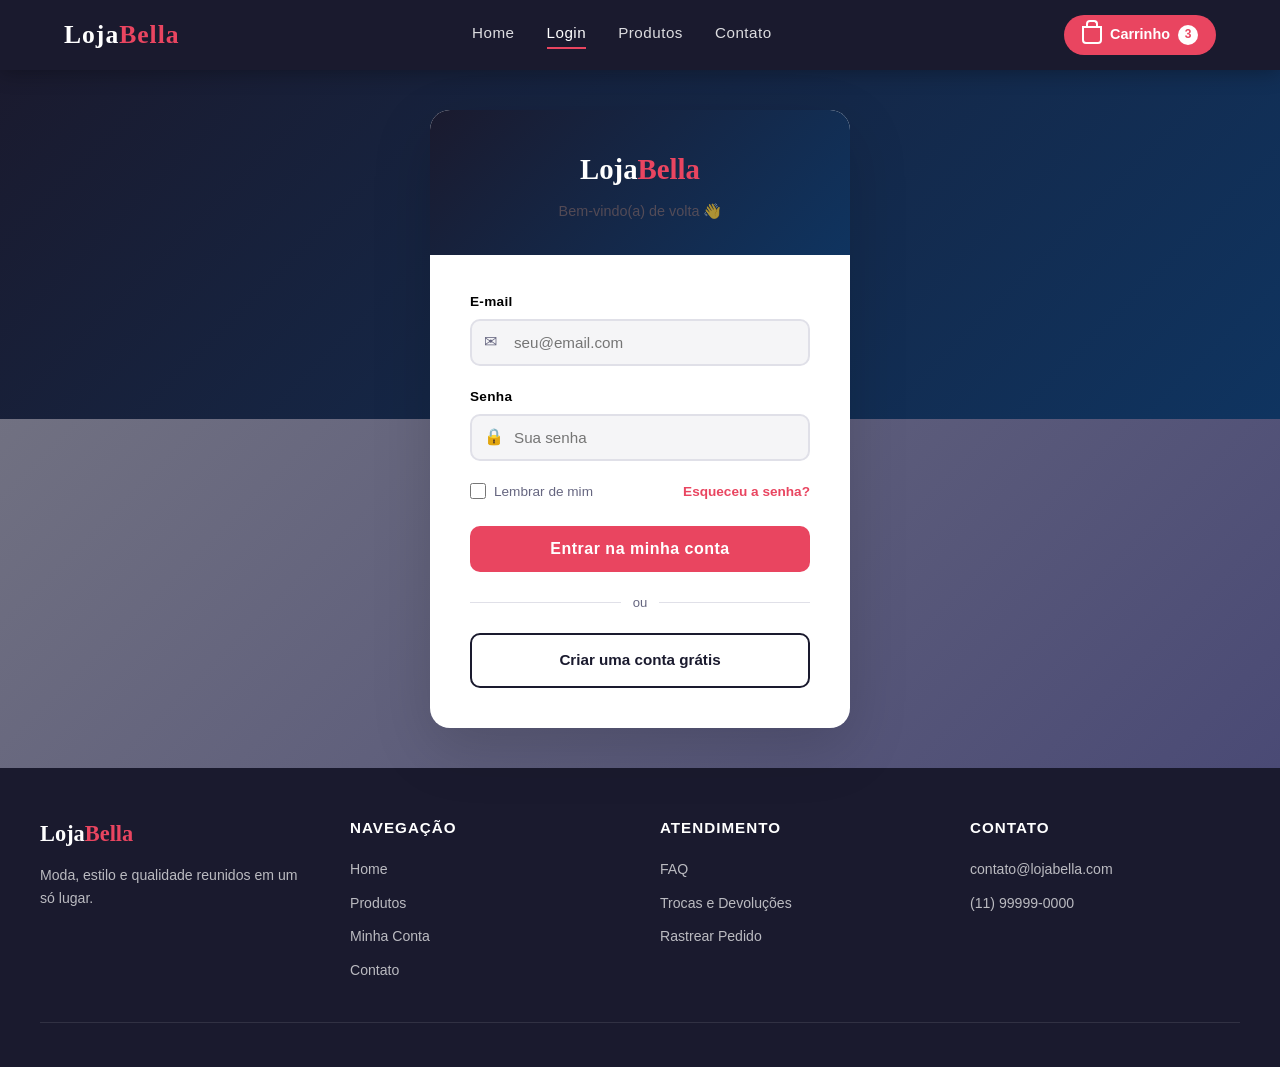
==== PAGES/login.html @ 3a28f6db "primeiro commit" ====
<!DOCTYPE html>
<html lang="pt-BR">
<head>
  <!-- ============================================================
       CONFIGURAÇÕES DA PÁGINA (META TAGS)
       ============================================================ -->
  <meta charset="UTF-8" />
  <meta name="viewport" content="width=device-width, initial-scale=1.0" />
  <meta name="description" content="Faça login na sua conta LojaBella." />
  <title>LojaBella — Login</title>

  <!-- ESTILOS: importamos AMBOS os arquivos CSS -->
  <!-- style.css: estilos globais (header, footer, variáveis) -->
  <link rel="stylesheet" href="../CSS(ESTILIZAÇÃO)/style.css" />
  <!-- login.css: estilos exclusivos desta página -->
  <link rel="stylesheet" href="../CSS(ESTILIZAÇÃO)/login.css" />
</head>

<!-- A classe "pagina-login" no body ativa o layout especial desta página -->
<body class="pagina-login">

  <!-- ============================================================
       INÍCIO DO CABEÇALHO (HEADER)
       Idêntico ao da home — facilita a navegação entre páginas.
       ============================================================ -->
  <header class="header">
    <div class="header-container">

      <!-- LOGO -->
      <a href="index.html" class="header-logo">
        Loja<span>Bella</span>
      </a>

      <!-- MENU DE NAVEGAÇÃO
           O link "Login" está marcado como ativo (página atual) -->
      <nav class="header-nav">
        <a href="index.html">Home</a>
        <a href="login.html" class="ativo">Login</a>
        <a href="index.html#secao-produtos">Produtos</a>
        <a href="#">Contato</a>
      </nav>

      <!-- ÍCONE DO CARRINHO -->
      <a href="index.html#carrinho" class="header-carrinho">
        <span class="header-carrinho-icone"></span>
        <span>Carrinho</span>
        <span class="header-carrinho-contador">3</span>
      </a>

    </div>
  </header>
  <!-- FIM DO CABEÇALHO -->


  <!-- ============================================================
       CONTEÚDO PRINCIPAL: FORMULÁRIO DE LOGIN
       ============================================================ -->
  <main>

    <!-- Área central que envolve o card de login -->
    <div class="login-area">

      <!-- ============================================================
           INÍCIO DO CARD DE LOGIN
           Para alterar o visual: edite as classes no login.css.
           ============================================================ -->
      <div class="login-card">

        <!-- Topo colorido com logo -->
        <div class="login-card-topo">
          <span class="login-logo">Loja<span>Bella</span></span>
          <p class="login-subtitulo">Bem-vindo(a) de volta 👋</p>
        </div>

        <!-- Corpo do card com o formulário -->
        <div class="login-card-corpo">

          <!-- ============================================================
               INÍCIO DO FORMULÁRIO DE LOGIN
               Este formulário não possui ação real (sem backend).
               Para conectar a um servidor, adicione: action="url" method="POST"
               ============================================================ -->
          <form class="login-form" action="#" method="post">

            <!-- CAMPO: E-MAIL
                 Para alterar o placeholder: mude o atributo placeholder abaixo -->
            <div class="form-grupo">
              <label class="form-label" for="campo-email">E-mail</label>
              <div class="form-input-wrapper">
                <span class="form-input-icone" aria-hidden="true">✉</span>
                <input
                  class="form-input"
                  type="email"
                  id="campo-email"
                  name="email"
                  placeholder="seu@email.com"
                  autocomplete="email"
                  required
                />
              </div>
            </div>
            <!-- FIM DO CAMPO E-MAIL -->

            <!-- CAMPO: SENHA
                 Para alterar: mude o atributo placeholder -->
            <div class="form-grupo">
              <label class="form-label" for="campo-senha">Senha</label>
              <div class="form-input-wrapper">
                <span class="form-input-icone" aria-hidden="true">🔒</span>
                <input
                  class="form-input"
                  type="password"
                  id="campo-senha"
                  name="senha"
                  placeholder="Sua senha"
                  autocomplete="current-password"
                  required
                />
              </div>
            </div>
            <!-- FIM DO CAMPO SENHA -->

            <!-- OPÇÕES: lembrar e esqueceu senha -->
            <div class="form-opcoes">

              <!-- Checkbox "Lembrar de mim" -->
              <label class="form-checkbox">
                <input type="checkbox" name="lembrar" />
                Lembrar de mim
              </label>

              <!-- Link de recuperação de senha -->
              <a href="#" class="form-link">Esqueceu a senha?</a>

            </div>
            <!-- FIM DAS OPÇÕES -->

            <!-- BOTÃO ENTRAR -->
            <button class="botao-login" type="submit">
              Entrar na minha conta
            </button>

            <!-- Divisor visual -->
            <div class="form-divisor">ou</div>

            <!-- BOTÃO CRIAR CONTA
                 Redireciona para a página de cadastro (a ser criada) -->
            <a href="#" class="botao-criar-conta">
              Criar uma conta grátis
            </a>

          </form>
          <!-- FIM DO FORMULÁRIO -->

        </div>
        <!-- FIM DO CORPO DO CARD -->

      </div>
      <!-- FIM DO CARD DE LOGIN -->

    </div>
    <!-- FIM DA ÁREA DE LOGIN -->

  </main>
  <!-- FIM DO CONTEÚDO PRINCIPAL -->


  <!-- ============================================================
       INÍCIO DO RODAPÉ (FOOTER)
       Idêntico ao da home para manter consistência visual.
       ============================================================ -->
  <footer class="footer">
    <div class="footer-container">

      <div class="footer-grid">

        <div class="footer-coluna">
          <p class="footer-logo">Loja<span>Bella</span></p>
          <p class="footer-descricao">
            Moda, estilo e qualidade reunidos em um só lugar.
          </p>
        </div>

        <div class="footer-coluna">
          <h3 class="footer-coluna-titulo">Navegação</h3>
          <ul>
            <li><a href="index.html">Home</a></li>
            <li><a href="index.html#secao-produtos">Produtos</a></li>
            <li><a href="login.html">Minha Conta</a></li>
            <li><a href="#">Contato</a></li>
          </ul>
        </div>

        <div class="footer-coluna">
          <h3 class="footer-coluna-titulo">Atendimento</h3>
          <ul>
            <li><a href="#">FAQ</a></li>
            <li><a href="#">Trocas e Devoluções</a></li>
            <li><a href="#">Rastrear Pedido</a></li>
          </ul>
        </div>

        <div class="footer-coluna">
          <h3 class="footer-coluna-titulo">Contato</h3>
          <ul>
            <li><a href="mailto:contato@lojabella.com">contato@lojabella.com</a></li>
            <li><a href="#">(11) 99999-0000</a></li>
          </ul>
        </div>

      </div>

      <hr class="footer-linha" />

     

    </div>
  </footer>
  <!-- FIM DO RODAPÉ -->

</body>
</html>
---- CSS(ESTILIZAÇÃO)/style.css ----
/* ============================================================
   ARQUIVO: style.css
   DESCRIÇÃO: Estilos principais da loja virtual
   PROJETO: Loja Virtual - HTML e CSS puro
   ============================================================ */


/* ============================================================
   VARIÁVEIS GLOBAIS DE COR E FONTE
   Para alterar o visual do site, mude os valores aqui.
   ============================================================ */
:root {
  --cor-primaria: #1a1a2e;       /* Azul escuro — cor principal */
  --cor-secundaria: #16213e;     /* Azul mais escuro */
  --cor-destaque: #e94560;       /* Vermelho/Rosa — botões e destaques */
  --cor-destaque-hover: #c73652; /* Cor do destaque ao passar o mouse */
  --cor-fundo: #f5f5f7;          /* Fundo claro da página */
  --cor-fundo-card: #ffffff;     /* Fundo dos cards de produto */
  --cor-texto: #1a1a2e;          /* Cor principal do texto */
  --cor-texto-suave: #666680;    /* Texto secundário / descrições */
  --cor-borda: #e0e0e8;          /* Bordas dos elementos */
  --cor-branco: #ffffff;
  --sombra-card: 0 4px 20px rgba(0, 0, 0, 0.08);
  --sombra-hover: 0 8px 30px rgba(233, 69, 96, 0.18);
  --raio-borda: 12px;
  --fonte-titulo: 'Georgia', 'Times New Roman', serif;
  --fonte-corpo: 'Segoe UI', 'Helvetica Neue', Arial, sans-serif;
  --transicao: all 0.3s ease;
}


/* ============================================================
   RESET GERAL
   Remove estilos padrão do navegador para começar do zero.
   ============================================================ */
*, *::before, *::after {
  margin: 0;
  padding: 0;
  box-sizing: border-box;
}

html {
  scroll-behavior: smooth;
}

body {
  font-family: var(--fonte-corpo);
  background-color: var(--cor-fundo);
  color: var(--cor-texto);
  line-height: 1.6;
  min-height: 100vh;
}

/* Remove estilos de lista */
ul, ol {
  list-style: none;
}

/* Remove decoração de links */
a {
  text-decoration: none;
  color: inherit;
}

/* Imagens responsivas por padrão */
img {
  max-width: 100%;
  display: block;
}


/* ============================================================
   CABEÇALHO (HEADER)
   Barra superior com logo, menu e carrinho.
   ============================================================ */

/* INÍCIO DO CABEÇALHO */
.header {
  background-color: var(--cor-primaria);
  color: var(--cor-branco);
  position: sticky;        /* Fica fixo no topo ao rolar a página */
  top: 0;
  z-index: 100;
  box-shadow: 0 2px 20px rgba(0, 0, 0, 0.3);
}

/* Container interno do header — limita a largura e centraliza */
.header-container {
  max-width: 1200px;
  margin: 0 auto;
  padding: 0 24px;
  height: 70px;
  display: flex;
  align-items: center;
  justify-content: space-between;
  gap: 24px;
}

/* LOGO DA LOJA */
.header-logo {
  font-family: var(--fonte-titulo);
  font-size: 1.6rem;
  font-weight: bold;
  letter-spacing: 1px;
  color: var(--cor-branco);
  flex-shrink: 0;
}

/* Parte colorida do logo */
.header-logo span {
  color: var(--cor-destaque);
}

/* MENU DE NAVEGAÇÃO */
.header-nav {
  display: flex;
  align-items: center;
  gap: 32px;
}

/* Cada link do menu */
.header-nav a {
  font-size: 0.95rem;
  font-weight: 500;
  color: rgba(255, 255, 255, 0.85);
  letter-spacing: 0.5px;
  transition: var(--transicao);
  position: relative;
  padding-bottom: 4px;
}

/* Linha que aparece embaixo do link ao passar o mouse */
.header-nav a::after {
  content: '';
  position: absolute;
  bottom: 0;
  left: 0;
  width: 0;
  height: 2px;
  background-color: var(--cor-destaque);
  transition: width 0.3s ease;
}

.header-nav a:hover {
  color: var(--cor-branco);
}

.header-nav a:hover::after {
  width: 100%;
}

/* Link ativo / página atual */
.header-nav a.ativo {
  color: var(--cor-branco);
}

.header-nav a.ativo::after {
  width: 100%;
}

/* CARRINHO NO HEADER */
.header-carrinho {
  display: flex;
  align-items: center;
  gap: 8px;
  background-color: var(--cor-destaque);
  color: var(--cor-branco);
  padding: 8px 18px;
  border-radius: 50px;
  font-size: 0.9rem;
  font-weight: 600;
  cursor: pointer;
  transition: var(--transicao);
  flex-shrink: 0;
}

.header-carrinho:hover {
  background-color: var(--cor-destaque-hover);
  transform: translateY(-1px);
}

/* Ícone do carrinho (desenhado com CSS — sem imagem) */
.header-carrinho-icone {
  width: 20px;
  height: 18px;
  border: 2px solid var(--cor-branco);
  border-radius: 0 0 4px 4px;
  position: relative;
  display: inline-block;
}

.header-carrinho-icone::before {
  content: '';
  position: absolute;
  top: -8px;
  left: 2px;
  width: 12px;
  height: 8px;
  border: 2px solid var(--cor-branco);
  border-bottom: none;
  border-radius: 4px 4px 0 0;
}

/* Número de itens no carrinho */
.header-carrinho-contador {
  background-color: var(--cor-branco);
  color: var(--cor-destaque);
  border-radius: 50%;
  width: 20px;
  height: 20px;
  display: flex;
  align-items: center;
  justify-content: center;
  font-size: 0.75rem;
  font-weight: 700;
}
/* FIM DO CABEÇALHO */


/* ============================================================
   SEÇÃO: BANNER PRINCIPAL (HERO)
   Grande destaque visual na parte superior da Home.
   ============================================================ */

/* INÍCIO DO BANNER */
.banner {
  background: linear-gradient(135deg, var(--cor-primaria) 0%, var(--cor-secundaria) 50%, #0f3460 100%);
  color: var(--cor-branco);
  padding: 80px 24px;
  text-align: center;
  position: relative;
  overflow: hidden;
}

/* Detalhe decorativo de fundo */
.banner::before {
  content: '';
  position: absolute;
  top: -50%;
  right: -10%;
  width: 500px;
  height: 500px;
  border-radius: 50%;
  background: rgba(233, 69, 96, 0.08);
  pointer-events: none;
}

.banner::after {
  content: '';
  position: absolute;
  bottom: -30%;
  left: -5%;
  width: 350px;
  height: 350px;
  border-radius: 50%;
  background: rgba(255, 255, 255, 0.04);
  pointer-events: none;
}

/* Container interno do banner */
.banner-conteudo {
  max-width: 700px;
  margin: 0 auto;
  position: relative;
  z-index: 1;
}

/* Etiqueta pequena acima do título */
.banner-etiqueta {
  display: inline-block;
  background-color: var(--cor-destaque);
  color: var(--cor-branco);
  font-size: 0.8rem;
  font-weight: 700;
  letter-spacing: 2px;
  text-transform: uppercase;
  padding: 6px 18px;
  border-radius: 50px;
  margin-bottom: 20px;
}

/* Título principal do banner */
.banner-titulo {
  font-family: var(--fonte-titulo);
  font-size: clamp(2rem, 5vw, 3.2rem); /* Tamanho responsivo */
  font-weight: bold;
  line-height: 1.2;
  margin-bottom: 16px;
  letter-spacing: -0.5px;
}

.banner-titulo span {
  color: var(--cor-destaque);
}

/* Texto descritivo do banner */
.banner-descricao {
  font-size: 1.05rem;
  color: rgba(255, 255, 255, 0.75);
  margin-bottom: 36px;
  line-height: 1.7;
}

/* Botões do banner */
.banner-botoes {
  display: flex;
  gap: 16px;
  justify-content: center;
  flex-wrap: wrap;
}

/* Botão principal */
.botao-primario {
  background-color: var(--cor-destaque);
  color: var(--cor-branco);
  padding: 14px 32px;
  border-radius: 50px;
  font-weight: 700;
  font-size: 0.95rem;
  letter-spacing: 0.5px;
  display: inline-block;
  transition: var(--transicao);
  cursor: pointer;
  border: 2px solid var(--cor-destaque);
}

.botao-primario:hover {
  background-color: var(--cor-destaque-hover);
  border-color: var(--cor-destaque-hover);
  transform: translateY(-2px);
  box-shadow: 0 6px 20px rgba(233, 69, 96, 0.35);
}

/* Botão secundário (contorno) */
.botao-secundario {
  background-color: transparent;
  color: var(--cor-branco);
  padding: 14px 32px;
  border-radius: 50px;
  font-weight: 600;
  font-size: 0.95rem;
  display: inline-block;
  transition: var(--transicao);
  cursor: pointer;
  border: 2px solid rgba(255, 255, 255, 0.4);
}

.botao-secundario:hover {
  border-color: var(--cor-branco);
  background-color: rgba(255, 255, 255, 0.08);
  transform: translateY(-2px);
}
/* FIM DO BANNER */


/* ============================================================
   SEÇÃO: DESTAQUES / VANTAGENS
   Três colunas com benefícios da loja.
   ============================================================ */

/* INÍCIO DAS VANTAGENS */
.vantagens {
  background-color: var(--cor-branco);
  padding: 40px 24px;
  border-bottom: 1px solid var(--cor-borda);
}

.vantagens-container {
  max-width: 1200px;
  margin: 0 auto;
  display: flex;
  justify-content: center;
  gap: 0;
  flex-wrap: wrap;
}

/* Cada item de vantagem */
.vantagem-item {
  display: flex;
  align-items: center;
  gap: 14px;
  padding: 20px 40px;
  border-right: 1px solid var(--cor-borda);
  flex: 1;
  min-width: 200px;
}

.vantagem-item:last-child {
  border-right: none;
}

/* Ícone da vantagem */
.vantagem-icone {
  font-size: 1.8rem;
  flex-shrink: 0;
}

/* Textos da vantagem */
.vantagem-titulo {
  font-weight: 700;
  font-size: 0.95rem;
  color: var(--cor-texto);
  margin-bottom: 2px;
}

.vantagem-descricao {
  font-size: 0.82rem;
  color: var(--cor-texto-suave);
}
/* FIM DAS VANTAGENS */


/* ============================================================
   SEÇÃO: PRODUTOS
   Grid de cards de produto.
   ============================================================ */

/* INÍCIO DA SEÇÃO DE PRODUTOS */
.secao-produtos {
  padding: 64px 24px;
  max-width: 1200px;
  margin: 0 auto;
}

/* Cabeçalho da seção */
.secao-cabecalho {
  text-align: center;
  margin-bottom: 48px;
}

.secao-subtitulo {
  font-size: 0.85rem;
  font-weight: 700;
  letter-spacing: 3px;
  text-transform: uppercase;
  color: var(--cor-destaque);
  margin-bottom: 10px;
  display: block;
}

.secao-titulo {
  font-family: var(--fonte-titulo);
  font-size: clamp(1.6rem, 3vw, 2.2rem);
  color: var(--cor-texto);
  font-weight: bold;
  line-height: 1.3;
}

/* GRID DE PRODUTOS
   Para adicionar ou remover produtos, adicione ou remova
   elementos com a classe .product-card dentro desta grid.
   A grade se ajusta automaticamente. */
.product-grid {
  display: grid;
  grid-template-columns: repeat(auto-fill, minmax(260px, 1fr));
  gap: 28px;
}

/* CARD DE PRODUTO
   Cada produto é representado por um card.
   Para duplicar: copie o bloco completo <article class="product-card">
   e cole logo abaixo, alterando nome, preço e imagem. */
.product-card {
  background-color: var(--cor-fundo-card);
  border-radius: var(--raio-borda);
  box-shadow: var(--sombra-card);
  overflow: hidden;
  transition: var(--transicao);
  border: 1px solid var(--cor-borda);
  display: flex;
  flex-direction: column;
}

.product-card:hover {
  transform: translateY(-6px);
  box-shadow: var(--sombra-hover);
  border-color: rgba(233, 69, 96, 0.2);
}

/* IMAGEM DO PRODUTO
   Para trocar a imagem:
   1. Coloque o arquivo na pasta /assets/images/
   2. Remova o placeholder (.product-image-placeholder)
   3. Adicione: <img src="../assets/images/seu-arquivo.jpg" alt="Nome do produto">
   dentro da .product-image-wrapper */
.product-image-wrapper {
  position: relative;
  overflow: hidden;
  background-color: #f0f0f5;
  aspect-ratio: 4 / 3;  /* Proporção fixa da imagem */
}

/* Placeholder visual (substituto da imagem real) */
.product-image-placeholder {
  width: 100%;
  height: 100%;
  display: flex;
  flex-direction: column;
  align-items: center;
  justify-content: center;
  background: linear-gradient(135deg, #e8e8f0, #d0d0e0);
  color: #9090aa;
  font-size: 0.8rem;
  text-align: center;
  padding: 20px;
  gap: 10px;
}

/* Símbolo de câmera no placeholder */
.product-image-placeholder::before {
  content: '📷';
  font-size: 2.5rem;
  display: block;
}

/* Etiqueta de desconto/novidade no produto */
.product-badge {
  position: absolute;
  top: 12px;
  left: 12px;
  background-color: var(--cor-destaque);
  color: var(--cor-branco);
  font-size: 0.72rem;
  font-weight: 700;
  letter-spacing: 1px;
  text-transform: uppercase;
  padding: 4px 12px;
  border-radius: 50px;
}

.product-badge.novo {
  background-color: #27ae60;
}

/* Informações do produto */
.product-info {
  padding: 20px;
  display: flex;
  flex-direction: column;
  flex: 1;
  gap: 8px;
}

/* Categoria do produto */
.product-category {
  font-size: 0.75rem;
  font-weight: 600;
  letter-spacing: 1.5px;
  text-transform: uppercase;
  color: var(--cor-texto-suave);
}

/* Nome do produto
   Para alterar: troque o texto dentro de <h3 class="product-name"> */
.product-name {
  font-family: var(--fonte-titulo);
  font-size: 1.05rem;
  font-weight: bold;
  color: var(--cor-texto);
  line-height: 1.4;
}

/* Área de preços */
.product-price-area {
  display: flex;
  align-items: center;
  gap: 10px;
  margin-top: 4px;
}

/* Preço atual
   Para alterar: troque o texto dentro de <span class="product-price"> */
.product-price {
  font-size: 1.25rem;
  font-weight: 800;
  color: var(--cor-destaque);
}

/* Preço riscado (original, antes do desconto) */
.product-price-original {
  font-size: 0.9rem;
  color: var(--cor-texto-suave);
  text-decoration: line-through;
}

/* Rodapé do card (botão) */
.product-footer {
  padding: 0 20px 20px;
}

/* BOTÃO "ADICIONAR AO CARRINHO"
   Este botão é apenas visual — não há JavaScript.
   Para torná-lo funcional no futuro, adicione JavaScript. */
.botao-carrinho {
  display: block;
  width: 100%;
  background-color: var(--cor-primaria);
  color: var(--cor-branco);
  padding: 12px;
  border-radius: 8px;
  text-align: center;
  font-weight: 700;
  font-size: 0.88rem;
  letter-spacing: 0.5px;
  transition: var(--transicao);
  cursor: pointer;
  border: 2px solid var(--cor-primaria);
}

.botao-carrinho:hover {
  background-color: var(--cor-destaque);
  border-color: var(--cor-destaque);
  transform: translateY(-1px);
}
/* FIM DA SEÇÃO DE PRODUTOS */


/* ============================================================
   SEÇÃO: CARRINHO LATERAL (SIDEBAR VISUAL)
   Aparece como uma barra fixa à direita — apenas visual.
   ============================================================ */

/* INÍCIO DO CARRINHO LATERAL */
.cart-container {
  position: fixed;
  right: 0;
  top: 70px;           /* Abaixo do header */
  width: 300px;
  height: calc(100vh - 70px);
  background-color: var(--cor-branco);
  border-left: 1px solid var(--cor-borda);
  box-shadow: -4px 0 20px rgba(0, 0, 0, 0.08);
  display: flex;
  flex-direction: column;
  z-index: 50;

  /* Por padrão, o carrinho fica oculto.
     Para exibi-lo visualmente, remova o 'display: none' abaixo
     ou adicione a classe .cart-aberto via CSS usando :target. */
  display: none;
}

/* Cabeçalho do carrinho lateral */
.cart-header {
  padding: 20px 24px;
  border-bottom: 1px solid var(--cor-borda);
  display: flex;
  justify-content: space-between;
  align-items: center;
}

.cart-titulo {
  font-family: var(--fonte-titulo);
  font-size: 1.1rem;
  font-weight: bold;
  color: var(--cor-texto);
}

.cart-fechar {
  font-size: 1.4rem;
  color: var(--cor-texto-suave);
  cursor: pointer;
  line-height: 1;
}

/* Lista de itens no carrinho */
.cart-itens {
  flex: 1;
  overflow-y: auto;
  padding: 16px;
  display: flex;
  flex-direction: column;
  gap: 12px;
}

/* Item individual no carrinho */
.cart-item {
  display: flex;
  align-items: center;
  gap: 14px;
  padding: 12px;
  background-color: var(--cor-fundo);
  border-radius: 10px;
}

/* Imagem do item no carrinho (placeholder) */
.cart-item-imagem {
  width: 56px;
  height: 56px;
  background: linear-gradient(135deg, #e8e8f0, #d0d0e0);
  border-radius: 8px;
  flex-shrink: 0;
  display: flex;
  align-items: center;
  justify-content: center;
  font-size: 1.2rem;
}

.cart-item-info {
  flex: 1;
  min-width: 0;
}

.cart-item-nome {
  font-weight: 600;
  font-size: 0.88rem;
  color: var(--cor-texto);
  white-space: nowrap;
  overflow: hidden;
  text-overflow: ellipsis;
}

.cart-item-preco {
  font-size: 0.85rem;
  color: var(--cor-destaque);
  font-weight: 700;
  margin-top: 2px;
}

.cart-item-remover {
  color: var(--cor-texto-suave);
  font-size: 1.1rem;
  cursor: pointer;
  flex-shrink: 0;
}

/* Rodapé do carrinho (total e botão) */
.cart-footer {
  padding: 20px 24px;
  border-top: 1px solid var(--cor-borda);
}

.cart-total {
  display: flex;
  justify-content: space-between;
  align-items: center;
  margin-bottom: 16px;
}

.cart-total-label {
  font-weight: 600;
  color: var(--cor-texto-suave);
}

.cart-total-valor {
  font-family: var(--fonte-titulo);
  font-size: 1.3rem;
  font-weight: bold;
  color: var(--cor-texto);
}

/* Botão finalizar compra */
.botao-finalizar {
  display: block;
  width: 100%;
  background-color: var(--cor-destaque);
  color: var(--cor-branco);
  padding: 14px;
  border-radius: 10px;
  text-align: center;
  font-weight: 700;
  font-size: 0.95rem;
  transition: var(--transicao);
  cursor: pointer;
}

.botao-finalizar:hover {
  background-color: var(--cor-destaque-hover);
  transform: translateY(-2px);
}
/* FIM DO CARRINHO LATERAL */


/* ============================================================
   RODAPÉ (FOOTER)
   Seção inferior com informações da loja.
   ============================================================ */

/* INÍCIO DO RODAPÉ */
.footer {
  background-color: var(--cor-primaria);
  color: rgba(255, 255, 255, 0.7);
  padding: 48px 24px 24px;
  margin-top: auto;
}

.footer-container {
  max-width: 1200px;
  margin: 0 auto;
}

/* Grade do footer */
.footer-grid {
  display: grid;
  grid-template-columns: repeat(auto-fit, minmax(200px, 1fr));
  gap: 40px;
  margin-bottom: 40px;
}

.footer-coluna-titulo {
  font-weight: 700;
  color: var(--cor-branco);
  font-size: 0.95rem;
  letter-spacing: 1px;
  text-transform: uppercase;
  margin-bottom: 16px;
}

.footer-coluna ul {
  display: flex;
  flex-direction: column;
  gap: 8px;
}

.footer-coluna ul li a {
  font-size: 0.88rem;
  transition: var(--transicao);
}

.footer-coluna ul li a:hover {
  color: var(--cor-branco);
}

/* Logo no footer */
.footer-logo {
  font-family: var(--fonte-titulo);
  font-size: 1.4rem;
  font-weight: bold;
  color: var(--cor-branco);
  margin-bottom: 12px;
}

.footer-logo span {
  color: var(--cor-destaque);
}

.footer-descricao {
  font-size: 0.88rem;
  line-height: 1.7;
}

/* Linha divisória do footer */
.footer-linha {
  border: none;
  border-top: 1px solid rgba(255, 255, 255, 0.1);
  margin-bottom: 20px;
}

/* Rodapé inferior (copyright) */
.footer-copyright {
  text-align: center;
  font-size: 0.82rem;
}
/* FIM DO RODAPÉ */


/* ============================================================
   RESPONSIVIDADE BÁSICA
   Ajustes para telas menores (tablets e celulares).
   ============================================================ */

/* Tablet (até 900px) */
@media (max-width: 900px) {
  .header-nav {
    gap: 20px;
  }

  .vantagem-item {
    padding: 16px 20px;
  }
}

/* Celular (até 640px) */
@media (max-width: 640px) {
  /* Header adaptado para mobile */
  .header-container {
    padding: 0 16px;
    height: 60px;
  }

  .header-logo {
    font-size: 1.3rem;
  }

  .header-nav {
    gap: 14px;
  }

  .header-nav a {
    font-size: 0.85rem;
  }

  /* Banner menor no celular */
  .banner {
    padding: 48px 16px;
  }

  /* Produtos em coluna única */
  .product-grid {
    grid-template-columns: 1fr;
  }

  /* Vantagens em coluna */
  .vantagens-container {
    flex-direction: column;
  }

  .vantagem-item {
    border-right: none;
    border-bottom: 1px solid var(--cor-borda);
    padding: 16px;
  }

  .vantagem-item:last-child {
    border-bottom: none;
  }

  /* Footer em coluna */
  .footer-grid {
    grid-template-columns: 1fr;
    gap: 24px;
  }
}
---- CSS(ESTILIZAÇÃO)/login.css ----
/* ============================================================
   ARQUIVO: login.css
   DESCRIÇÃO: Estilos exclusivos da página de login
   PROJETO: Loja Virtual - HTML e CSS puro
   ============================================================ */


/* ============================================================
   IMPORTAÇÃO DAS VARIÁVEIS GLOBAIS
   As variáveis de cor e fonte estão definidas no style.css.
   O login.html importa AMBOS os arquivos (style.css e login.css).
   ============================================================ */


/* ============================================================
   FUNDO DA PÁGINA DE LOGIN
   Sobrescreve o fundo padrão do body para um visual especial.
   ============================================================ */

/* INÍCIO DO LAYOUT DE LOGIN */
.pagina-login {
  min-height: 100vh;
  display: flex;
  flex-direction: column;
}

/* Área principal com o formulário */
.login-area {
  flex: 1;
  display: flex;
  align-items: center;
  justify-content: center;
  padding: 40px 24px;
  background: linear-gradient(135deg, #797984 0%, #4a4a75 100%);
  position: relative;
}

/* Detalhe decorativo de fundo */
.login-area::before {
  content: '';
  position: absolute;
  top: 0;
  left: 0;
  right: 0;
  height: 50%;
  background: linear-gradient(135deg, var(--cor-primaria), #0f3460);
  z-index: 0;
}


/* ============================================================
   CARTÃO (CARD) DO FORMULÁRIO DE LOGIN
   Caixa branca centralizada com o formulário.
   ============================================================ */

/* INÍCIO DO CARD DE LOGIN */
.login-card {
  background-color: var(--cor-branco);
  border-radius: 20px;
  box-shadow: 0 20px 60px rgba(0, 0, 0, 0.15);
  width: 100%;
  max-width: 420px;         /* Largura máxima do formulário */
  overflow: hidden;
  position: relative;
  z-index: 1;
}

/* Topo colorido do card */
.login-card-topo {
  background: linear-gradient(135deg, var(--cor-primaria), #0f3460);
  padding: 36px 40px 32px;
  text-align: center;
}

/* Logo dentro do card */
.login-logo {
  font-family: var(--fonte-titulo);
  font-size: 1.8rem;
  font-weight: bold;
  color: var(--cor-branco);
  margin-bottom: 8px;
  display: block;
}

.login-logo span {
  color: var(--cor-destaque);
}

/* Subtítulo do card */
.login-subtitulo {
  font-size: 0.9rem;
  color: rgba(117, 93, 93, 0.65);
}

/* Corpo do card (onde fica o formulário) */
.login-card-corpo {
  padding: 36px 40px 40px;
}
/* FIM DO CARD */


/* ============================================================
   FORMULÁRIO DE LOGIN
   Campos de e-mail e senha com estilos claros e acessíveis.
   ============================================================ */

/* INÍCIO DO FORMULÁRIO */
.login-form {
  display: flex;
  flex-direction: column;
  gap: 20px;
}

/* Grupo de campo (label + input) */
.form-grupo {
  display: flex;
  flex-direction: column;
  gap: 6px;
}

/* Rótulo do campo */
.form-label {
  font-size: 0.85rem;
  font-weight: 600;
  color: rgb(0, 0, 0);
  letter-spacing: 0.3px;
}

/* Wrapper do input (para o ícone à esquerda) */
.form-input-wrapper {
  position: relative;
}

/* Ícone dentro do campo */
.form-input-icone {
  position: absolute;
  left: 14px;
  top: 50%;
  transform: translateY(-50%);
  font-size: 1rem;
  color: var(--cor-texto-suave);
  pointer-events: none;  /* Não captura cliques */
}

/* Campo de texto / senha
   Para alterar o tipo: mude o atributo type no HTML
   type="email" para e-mail, type="password" para senha */
.form-input {
  width: 100%;
  padding: 13px 14px 13px 42px;  /* Espaço para o ícone */
  border: 2px solid var(--cor-borda);
  border-radius: 10px;
  font-size: 0.95rem;
  font-family: var(--fonte-corpo);
  color: var(--cor-texto);
  background-color: var(--cor-fundo);
  transition: var(--transicao);
  outline: none;
}

/* Campo em foco (usuário clicou ou está digitando) */
.form-input:focus {
  border-color: var(--cor-destaque);
  background-color: var(--cor-branco);
  box-shadow: 0 0 0 4px rgba(233, 69, 96, 0.1);
}

/* Linha de opções (checkbox + link esqueceu senha) */
.form-opcoes {
  display: flex;
  justify-content: space-between;
  align-items: center;
  gap: 8px;
  flex-wrap: wrap;
}

/* Checkbox "lembrar de mim" */
.form-checkbox {
  display: flex;
  align-items: center;
  gap: 8px;
  font-size: 0.85rem;
  color: var(--cor-texto-suave);
  cursor: pointer;
}

.form-checkbox input[type="checkbox"] {
  width: 16px;
  height: 16px;
  accent-color: var(--cor-destaque);  /* Cor do checkbox marcado */
  cursor: pointer;
}

/* Link "Esqueceu a senha?" */
.form-link {
  font-size: 0.85rem;
  color: var(--cor-destaque);
  font-weight: 600;
  transition: var(--transicao);
}

.form-link:hover {
  color: var(--cor-destaque-hover);
  text-decoration: underline;
}

/* BOTÃO DE ENTRAR */
.botao-login {
  display: block;
  width: 100%;
  background-color: var(--cor-destaque);
  color: var(--cor-branco);
  padding: 14px;
  border-radius: 10px;
  text-align: center;
  font-weight: 700;
  font-size: 1rem;
  letter-spacing: 0.5px;
  cursor: pointer;
  transition: var(--transicao);
  border: none;
  margin-top: 4px;
}

.botao-login:hover {
  background-color: var(--cor-destaque-hover);
  transform: translateY(-2px);
  box-shadow: 0 6px 20px rgba(233, 69, 96, 0.35);
}

/* Divisor "ou" entre opções de login */
.form-divisor {
  display: flex;
  align-items: center;
  gap: 12px;
  color: var(--cor-texto-suave);
  font-size: 0.82rem;
}

.form-divisor::before,
.form-divisor::after {
  content: '';
  flex: 1;
  height: 1px;
  background-color: var(--cor-borda);
}

/* Botão de criar conta */
.botao-criar-conta {
  display: block;
  width: 100%;
  background-color: transparent;
  color: var(--cor-primaria);
  padding: 13px;
  border-radius: 10px;
  text-align: center;
  font-weight: 600;
  font-size: 0.95rem;
  cursor: pointer;
  transition: var(--transicao);
  border: 2px solid var(--cor-primaria);
}

.botao-criar-conta:hover {
  background-color: var(--cor-primaria);
  color: var(--cor-branco);
}
/* FIM DO FORMULÁRIO */


/* ============================================================
   RESPONSIVIDADE DA PÁGINA DE LOGIN
   ============================================================ */

@media (max-width: 480px) {
  .login-card-topo {
    padding: 28px 24px;
  }

  .login-card-corpo {
    padding: 28px 24px;
  }

  .form-opcoes {
    flex-direction: column;
    align-items: flex-start;
  }
}
.body{
  color:white
}
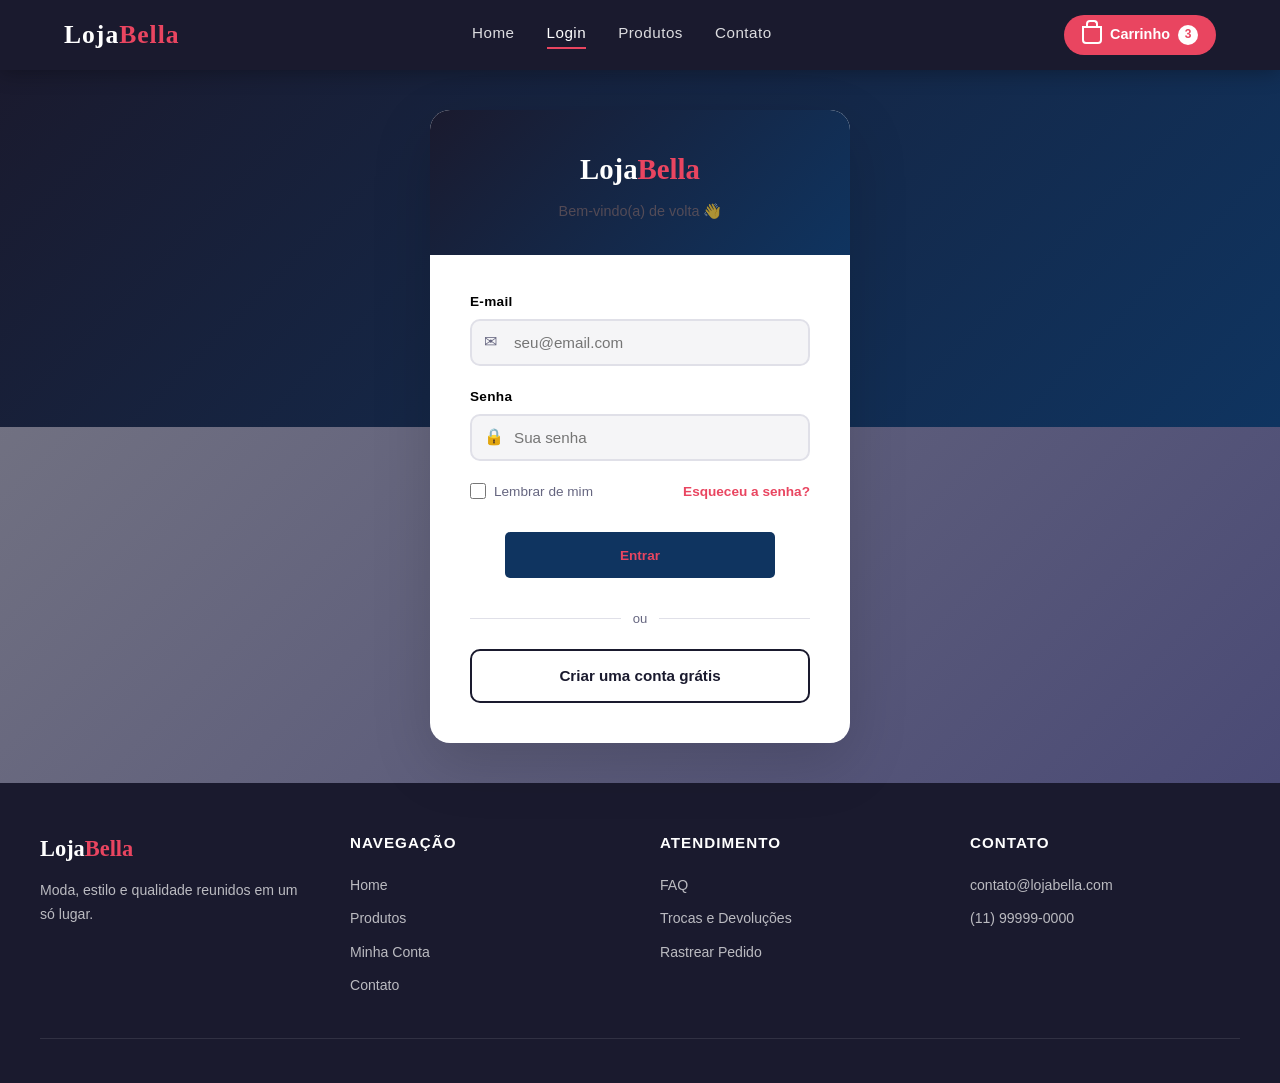
==== commit 9a85cb31: "commit 2 - pf funciona emoji de oracao" ====
--- a/PAGES/login.html
+++ b/PAGES/login.html
@@ -1,28 +1,22 @@
 <!DOCTYPE html>
 <html lang="pt-BR">
+
 <head>
-  <!-- ============================================================
-       CONFIGURAÇÕES DA PÁGINA (META TAGS)
-       ============================================================ -->
   <meta charset="UTF-8" />
   <meta name="viewport" content="width=device-width, initial-scale=1.0" />
   <meta name="description" content="Faça login na sua conta LojaBella." />
   <title>LojaBella — Login</title>
 
-  <!-- ESTILOS: importamos AMBOS os arquivos CSS -->
-  <!-- style.css: estilos globais (header, footer, variáveis) -->
+
   <link rel="stylesheet" href="../CSS(ESTILIZAÇÃO)/style.css" />
-  <!-- login.css: estilos exclusivos desta página -->
+
   <link rel="stylesheet" href="../CSS(ESTILIZAÇÃO)/login.css" />
 </head>
 
-<!-- A classe "pagina-login" no body ativa o layout especial desta página -->
+
 <body class="pagina-login">
 
-  <!-- ============================================================
-       INÍCIO DO CABEÇALHO (HEADER)
-       Idêntico ao da home — facilita a navegação entre páginas.
-       ============================================================ -->
+
   <header class="header">
     <div class="header-container">
 
@@ -31,8 +25,6 @@
         Loja<span>Bella</span>
       </a>
 
-      <!-- MENU DE NAVEGAÇÃO
-           O link "Login" está marcado como ativo (página atual) -->
       <nav class="header-nav">
         <a href="index.html">Home</a>
         <a href="login.html" class="ativo">Login</a>
@@ -40,7 +32,7 @@
         <a href="#">Contato</a>
       </nav>
 
-      <!-- ÍCONE DO CARRINHO -->
+
       <a href="index.html#carrinho" class="header-carrinho">
         <span class="header-carrinho-icone"></span>
         <span>Carrinho</span>
@@ -49,126 +41,80 @@
 
     </div>
   </header>
-  <!-- FIM DO CABEÇALHO -->
 
 
-  <!-- ============================================================
-       CONTEÚDO PRINCIPAL: FORMULÁRIO DE LOGIN
-       ============================================================ -->
   <main>
 
-    <!-- Área central que envolve o card de login -->
     <div class="login-area">
 
-      <!-- ============================================================
-           INÍCIO DO CARD DE LOGIN
-           Para alterar o visual: edite as classes no login.css.
-           ============================================================ -->
       <div class="login-card">
 
-        <!-- Topo colorido com logo -->
         <div class="login-card-topo">
           <span class="login-logo">Loja<span>Bella</span></span>
           <p class="login-subtitulo">Bem-vindo(a) de volta 👋</p>
         </div>
 
-        <!-- Corpo do card com o formulário -->
         <div class="login-card-corpo">
 
-          <!-- ============================================================
-               INÍCIO DO FORMULÁRIO DE LOGIN
-               Este formulário não possui ação real (sem backend).
-               Para conectar a um servidor, adicione: action="url" method="POST"
-               ============================================================ -->
+
           <form class="login-form" action="#" method="post">
 
-            <!-- CAMPO: E-MAIL
-                 Para alterar o placeholder: mude o atributo placeholder abaixo -->
+
             <div class="form-grupo">
               <label class="form-label" for="campo-email">E-mail</label>
               <div class="form-input-wrapper">
                 <span class="form-input-icone" aria-hidden="true">✉</span>
-                <input
-                  class="form-input"
-                  type="email"
-                  id="campo-email"
-                  name="email"
-                  placeholder="seu@email.com"
-                  autocomplete="email"
-                  required
-                />
+                <input class="form-input" type="email" id="campo-email" name="email" placeholder="seu@email.com"
+                  autocomplete="email" required />
               </div>
             </div>
-            <!-- FIM DO CAMPO E-MAIL -->
 
-            <!-- CAMPO: SENHA
-                 Para alterar: mude o atributo placeholder -->
             <div class="form-grupo">
               <label class="form-label" for="campo-senha">Senha</label>
               <div class="form-input-wrapper">
                 <span class="form-input-icone" aria-hidden="true">🔒</span>
-                <input
-                  class="form-input"
-                  type="password"
-                  id="campo-senha"
-                  name="senha"
-                  placeholder="Sua senha"
-                  autocomplete="current-password"
-                  required
-                />
+                <input class="form-input" type="password" id="campo-senha" name="senha" placeholder="Sua senha"
+                  autocomplete="current-password" required />
               </div>
             </div>
-            <!-- FIM DO CAMPO SENHA -->
 
-            <!-- OPÇÕES: lembrar e esqueceu senha -->
             <div class="form-opcoes">
 
-              <!-- Checkbox "Lembrar de mim" -->
               <label class="form-checkbox">
                 <input type="checkbox" name="lembrar" />
                 Lembrar de mim
               </label>
 
-              <!-- Link de recuperação de senha -->
               <a href="#" class="form-link">Esqueceu a senha?</a>
 
             </div>
-            <!-- FIM DAS OPÇÕES -->
+            <div class="loguim">
 
-            <!-- BOTÃO ENTRAR -->
-            <button class="botao-login" type="submit">
-              Entrar na minha conta
-            </button>
+              <a href="../PAGES/index.html" class="form-link">Entrar
 
-            <!-- Divisor visual -->
+              </a>
+            </div>
+
+
+
+
+
             <div class="form-divisor">ou</div>
 
-            <!-- BOTÃO CRIAR CONTA
-                 Redireciona para a página de cadastro (a ser criada) -->
-            <a href="#" class="botao-criar-conta">
+
+            <a href="index.html" class="botao-criar-conta">
               Criar uma conta grátis
             </a>
 
           </form>
-          <!-- FIM DO FORMULÁRIO -->
 
         </div>
-        <!-- FIM DO CORPO DO CARD -->
 
       </div>
-      <!-- FIM DO CARD DE LOGIN -->
 
     </div>
-    <!-- FIM DA ÁREA DE LOGIN -->
 
   </main>
-  <!-- FIM DO CONTEÚDO PRINCIPAL -->
-
-
-  <!-- ============================================================
-       INÍCIO DO RODAPÉ (FOOTER)
-       Idêntico ao da home para manter consistência visual.
-       ============================================================ -->
   <footer class="footer">
     <div class="footer-container">
 
@@ -212,11 +158,11 @@
 
       <hr class="footer-linha" />
 
-     
+
 
     </div>
   </footer>
-  <!-- FIM DO RODAPÉ -->
 
 </body>
-</html>
+
+</html>
--- a/CSS(ESTILIZAÇÃO)/style.css
+++ b/CSS(ESTILIZAÇÃO)/style.css
@@ -10,15 +10,24 @@
    Para alterar o visual do site, mude os valores aqui.
    ============================================================ */
 :root {
-  --cor-primaria: #1a1a2e;       /* Azul escuro — cor principal */
-  --cor-secundaria: #16213e;     /* Azul mais escuro */
-  --cor-destaque: #e94560;       /* Vermelho/Rosa — botões e destaques */
-  --cor-destaque-hover: #c73652; /* Cor do destaque ao passar o mouse */
-  --cor-fundo: #f5f5f7;          /* Fundo claro da página */
-  --cor-fundo-card: #ffffff;     /* Fundo dos cards de produto */
-  --cor-texto: #1a1a2e;          /* Cor principal do texto */
-  --cor-texto-suave: #666680;    /* Texto secundário / descrições */
-  --cor-borda: #e0e0e8;          /* Bordas dos elementos */
+  --cor-primaria: #1a1a2e;
+  /* Azul escuro — cor principal */
+  --cor-secundaria: #16213e;
+  /* Azul mais escuro */
+  --cor-destaque: #e94560;
+  /* Vermelho/Rosa — botões e destaques */
+  --cor-destaque-hover: #c73652;
+  /* Cor do destaque ao passar o mouse */
+  --cor-fundo: #f5f5f7;
+  /* Fundo claro da página */
+  --cor-fundo-card: #ffffff;
+  /* Fundo dos cards de produto */
+  --cor-texto: #1a1a2e;
+  /* Cor principal do texto */
+  --cor-texto-suave: #666680;
+  /* Texto secundário / descrições */
+  --cor-borda: #e0e0e8;
+  /* Bordas dos elementos */
   --cor-branco: #ffffff;
   --sombra-card: 0 4px 20px rgba(0, 0, 0, 0.08);
   --sombra-hover: 0 8px 30px rgba(233, 69, 96, 0.18);
@@ -33,7 +42,9 @@
    RESET GERAL
    Remove estilos padrão do navegador para começar do zero.
    ============================================================ */
-*, *::before, *::after {
+*,
+*::before,
+*::after {
   margin: 0;
   padding: 0;
   box-sizing: border-box;
@@ -52,7 +63,8 @@
 }
 
 /* Remove estilos de lista */
-ul, ol {
+ul,
+ol {
   list-style: none;
 }
 
@@ -78,7 +90,8 @@
 .header {
   background-color: var(--cor-primaria);
   color: var(--cor-branco);
-  position: sticky;        /* Fica fixo no topo ao rolar a página */
+  position: sticky;
+  /* Fica fixo no topo ao rolar a página */
   top: 0;
   z-index: 100;
   box-shadow: 0 2px 20px rgba(0, 0, 0, 0.3);
@@ -214,6 +227,7 @@
   font-size: 0.75rem;
   font-weight: 700;
 }
+
 /* FIM DO CABEÇALHO */
 
 
@@ -282,7 +296,8 @@
 /* Título principal do banner */
 .banner-titulo {
   font-family: var(--fonte-titulo);
-  font-size: clamp(2rem, 5vw, 3.2rem); /* Tamanho responsivo */
+  font-size: clamp(2rem, 5vw, 3.2rem);
+  /* Tamanho responsivo */
   font-weight: bold;
   line-height: 1.2;
   margin-bottom: 16px;
@@ -350,6 +365,7 @@
   background-color: rgba(255, 255, 255, 0.08);
   transform: translateY(-2px);
 }
+
 /* FIM DO BANNER */
 
 
@@ -407,6 +423,7 @@
   font-size: 0.82rem;
   color: var(--cor-texto-suave);
 }
+
 /* FIM DAS VANTAGENS */
 
 
@@ -487,7 +504,8 @@
   position: relative;
   overflow: hidden;
   background-color: #f0f0f5;
-  aspect-ratio: 4 / 3;  /* Proporção fixa da imagem */
+  aspect-ratio: 4 / 3;
+  /* Proporção fixa da imagem */
 }
 
 /* Placeholder visual (substituto da imagem real) */
@@ -612,6 +630,7 @@
   border-color: var(--cor-destaque);
   transform: translateY(-1px);
 }
+
 /* FIM DA SEÇÃO DE PRODUTOS */
 
 
@@ -624,7 +643,8 @@
 .cart-container {
   position: fixed;
   right: 0;
-  top: 70px;           /* Abaixo do header */
+  top: 70px;
+  /* Abaixo do header */
   width: 300px;
   height: calc(100vh - 70px);
   background-color: var(--cor-branco);
@@ -768,6 +788,7 @@
   background-color: var(--cor-destaque-hover);
   transform: translateY(-2px);
 }
+
 /* FIM DO CARRINHO LATERAL */
 
 
@@ -851,6 +872,7 @@
   text-align: center;
   font-size: 0.82rem;
 }
+
 /* FIM DO RODAPÉ */
 
 
@@ -872,6 +894,7 @@
 
 /* Celular (até 640px) */
 @media (max-width: 640px) {
+
   /* Header adaptado para mobile */
   .header-container {
     padding: 0 16px;
@@ -920,4 +943,4 @@
     grid-template-columns: 1fr;
     gap: 24px;
   }
-}
+}
--- a/CSS(ESTILIZAÇÃO)/login.css
+++ b/CSS(ESTILIZAÇÃO)/login.css
@@ -59,7 +59,8 @@
   border-radius: 20px;
   box-shadow: 0 20px 60px rgba(0, 0, 0, 0.15);
   width: 100%;
-  max-width: 420px;         /* Largura máxima do formulário */
+  max-width: 420px;
+  /* Largura máxima do formulário */
   overflow: hidden;
   position: relative;
   z-index: 1;
@@ -96,6 +97,7 @@
 .login-card-corpo {
   padding: 36px 40px 40px;
 }
+
 /* FIM DO CARD */
 
 
@@ -139,7 +141,8 @@
   transform: translateY(-50%);
   font-size: 1rem;
   color: var(--cor-texto-suave);
-  pointer-events: none;  /* Não captura cliques */
+  pointer-events: none;
+  /* Não captura cliques */
 }
 
 /* Campo de texto / senha
@@ -147,7 +150,8 @@
    type="email" para e-mail, type="password" para senha */
 .form-input {
   width: 100%;
-  padding: 13px 14px 13px 42px;  /* Espaço para o ícone */
+  padding: 13px 14px 13px 42px;
+  /* Espaço para o ícone */
   border: 2px solid var(--cor-borda);
   border-radius: 10px;
   font-size: 0.95rem;
@@ -187,7 +191,8 @@
 .form-checkbox input[type="checkbox"] {
   width: 16px;
   height: 16px;
-  accent-color: var(--cor-destaque);  /* Cor do checkbox marcado */
+  accent-color: var(--cor-destaque);
+  /* Cor do checkbox marcado */
   cursor: pointer;
 }
 
@@ -265,6 +270,7 @@
   background-color: var(--cor-primaria);
   color: var(--cor-branco);
 }
+
 /* FIM DO FORMULÁRIO */
 
 
@@ -286,6 +292,19 @@
     align-items: flex-start;
   }
 }
-.body{
-  color:white
+
+.body {
+  color: white
+}
+
+.loguim {
+  display: block;
+  width: 270px;
+  margin: 10px auto;
+  padding: 10px;
+  background-color: #0f3460;
+  color: white;
+  text-align: center;
+  text-decoration: none;
+  border-radius: 5px;
 }
